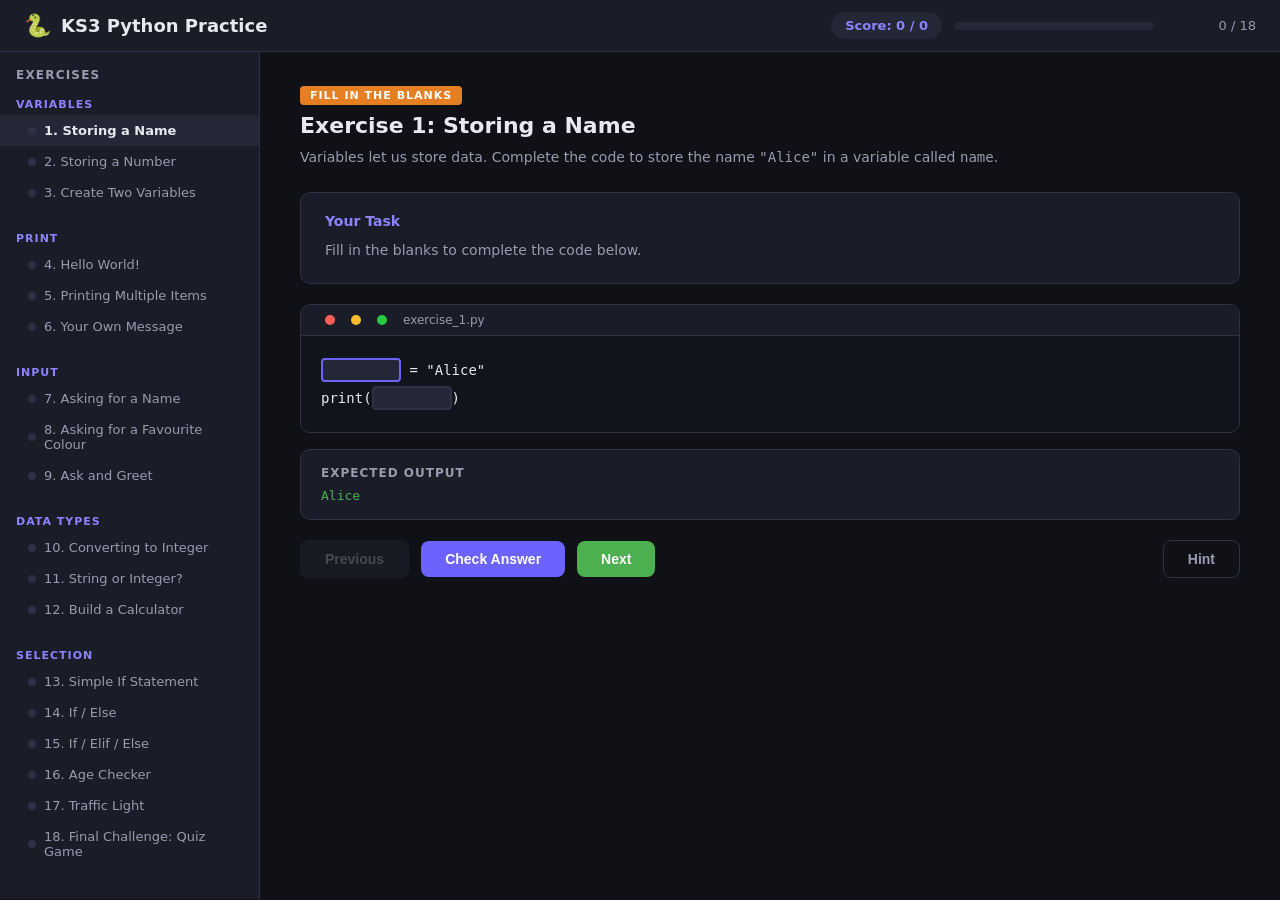
==== python-practice-ks3.html @ 788f1cc7 "Create python-practice-ks3.html" ====
<!DOCTYPE html>
<html lang="en">
<head>
<meta charset="UTF-8">
<meta name="viewport" content="width=device-width, initial-scale=1.0">
<title>KS3 Python Practice Course</title>
<style>
  *, *::before, *::after { box-sizing: border-box; margin: 0; padding: 0; }

  :root {
    --bg: #0f1117;
    --surface: #1a1d27;
    --surface2: #242736;
    --accent: #6c63ff;
    --accent-light: #8b83ff;
    --green: #4caf50;
    --green-bg: #1b3a1b;
    --red: #ef5350;
    --red-bg: #3a1b1b;
    --text: #e8e8f0;
    --text-dim: #9a9ab0;
    --border: #2e3145;
    --code-bg: #12141c;
  }

  body {
    font-family: 'Segoe UI', system-ui, -apple-system, sans-serif;
    background: var(--bg);
    color: var(--text);
    min-height: 100vh;
  }

  /* ---- Top Bar ---- */
  .topbar {
    background: var(--surface);
    border-bottom: 1px solid var(--border);
    padding: 12px 24px;
    display: flex;
    align-items: center;
    justify-content: space-between;
    position: sticky;
    top: 0;
    z-index: 100;
  }
  .topbar h1 {
    font-size: 18px;
    font-weight: 600;
    display: flex;
    align-items: center;
    gap: 10px;
  }
  .topbar h1 span.icon { font-size: 22px; }
  .progress-wrap {
    display: flex;
    align-items: center;
    gap: 12px;
  }
  .progress-bar-outer {
    width: 200px;
    height: 8px;
    background: var(--surface2);
    border-radius: 4px;
    overflow: hidden;
  }
  .progress-bar-inner {
    height: 100%;
    background: linear-gradient(90deg, var(--accent), var(--green));
    border-radius: 4px;
    transition: width 0.4s ease;
    width: 0%;
  }
  .progress-text {
    font-size: 13px;
    color: var(--text-dim);
    min-width: 90px;
    text-align: right;
  }
  .score-badge {
    background: var(--surface2);
    padding: 6px 14px;
    border-radius: 20px;
    font-size: 13px;
    font-weight: 600;
    color: var(--accent-light);
  }

  /* ---- Layout ---- */
  .main-container {
    display: flex;
    height: calc(100vh - 53px);
  }

  /* ---- Sidebar ---- */
  .sidebar {
    width: 260px;
    min-width: 260px;
    background: var(--surface);
    border-right: 1px solid var(--border);
    overflow-y: auto;
    padding: 16px 0;
  }
  .sidebar h2 {
    font-size: 12px;
    text-transform: uppercase;
    letter-spacing: 1.2px;
    color: var(--text-dim);
    padding: 0 16px;
    margin-bottom: 8px;
  }
  .topic-group { margin-bottom: 16px; }
  .topic-label {
    font-size: 11px;
    text-transform: uppercase;
    letter-spacing: 1px;
    color: var(--accent-light);
    padding: 8px 16px 4px;
    font-weight: 700;
  }
  .sidebar-item {
    padding: 8px 16px 8px 28px;
    font-size: 13px;
    cursor: pointer;
    display: flex;
    align-items: center;
    gap: 8px;
    transition: background 0.15s;
    color: var(--text-dim);
  }
  .sidebar-item:hover { background: var(--surface2); }
  .sidebar-item.active {
    background: var(--surface2);
    color: var(--text);
    font-weight: 600;
  }
  .sidebar-item .status-dot {
    width: 8px; height: 8px;
    border-radius: 50%;
    background: var(--border);
    flex-shrink: 0;
  }
  .sidebar-item .status-dot.completed { background: var(--green); }
  .sidebar-item .status-dot.wrong { background: var(--red); }

  /* ---- Content ---- */
  .content {
    flex: 1;
    overflow-y: auto;
    padding: 32px 40px;
    display: flex;
    flex-direction: column;
  }

  .exercise-header {
    margin-bottom: 24px;
  }
  .exercise-header .tag {
    display: inline-block;
    font-size: 11px;
    text-transform: uppercase;
    letter-spacing: 1px;
    background: var(--accent);
    color: #fff;
    padding: 3px 10px;
    border-radius: 4px;
    margin-bottom: 8px;
    font-weight: 600;
  }
  .exercise-header .tag.fill { background: #e67e22; }
  .exercise-header .tag.code { background: var(--accent); }
  .exercise-header h2 {
    font-size: 22px;
    font-weight: 700;
    margin-bottom: 8px;
  }
  .exercise-header p {
    color: var(--text-dim);
    font-size: 14px;
    line-height: 1.6;
  }

  /* ---- Task Box ---- */
  .task-box {
    background: var(--surface);
    border: 1px solid var(--border);
    border-radius: 10px;
    padding: 20px 24px;
    margin-bottom: 20px;
  }
  .task-box h3 {
    font-size: 14px;
    font-weight: 600;
    margin-bottom: 10px;
    color: var(--accent-light);
  }
  .task-box p, .task-box ul {
    font-size: 14px;
    line-height: 1.7;
    color: var(--text-dim);
  }
  .task-box ul { padding-left: 20px; }
  .task-box li { margin-bottom: 4px; }
  .task-box code {
    background: var(--code-bg);
    padding: 2px 6px;
    border-radius: 4px;
    font-family: 'Fira Code', 'Consolas', monospace;
    font-size: 13px;
    color: #e8d44d;
  }

  /* ---- Code Editor Area ---- */
  .editor-area {
    background: var(--code-bg);
    border: 1px solid var(--border);
    border-radius: 10px;
    overflow: hidden;
    margin-bottom: 16px;
  }
  .editor-tab-bar {
    background: var(--surface);
    padding: 8px 16px;
    font-size: 12px;
    color: var(--text-dim);
    border-bottom: 1px solid var(--border);
    display: flex;
    align-items: center;
    gap: 8px;
  }
  .editor-tab-bar .dot { width: 10px; height: 10px; border-radius: 50%; }
  .editor-tab-bar .dot.r { background: #ff5f57; }
  .editor-tab-bar .dot.y { background: #ffbd2e; }
  .editor-tab-bar .dot.g { background: #28c840; }
  .editor-tab-bar span { margin-left: 8px; }

  /* Fill-in-the-blank editor */
  .fill-editor {
    padding: 20px;
    font-family: 'Fira Code', 'Consolas', monospace;
    font-size: 14px;
    line-height: 2;
    color: var(--text);
  }
  .fill-editor .code-line {
    white-space: pre;
    display: block;
  }
  .fill-editor input.blank {
    background: var(--surface2);
    border: 2px solid var(--border);
    border-radius: 4px;
    color: #fff;
    font-family: 'Fira Code', 'Consolas', monospace;
    font-size: 14px;
    padding: 2px 8px;
    width: auto;
    min-width: 80px;
    outline: none;
    transition: border-color 0.2s;
  }
  .fill-editor input.blank:focus {
    border-color: var(--accent);
  }
  .fill-editor input.blank.correct {
    border-color: var(--green);
    background: var(--green-bg);
  }
  .fill-editor input.blank.wrong {
    border-color: var(--red);
    background: var(--red-bg);
  }

  /* Full code editor */
  textarea.code-editor {
    width: 100%;
    min-height: 160px;
    background: var(--code-bg);
    color: var(--text);
    border: none;
    padding: 20px;
    font-family: 'Fira Code', 'Consolas', monospace;
    font-size: 14px;
    line-height: 1.7;
    resize: vertical;
    outline: none;
    tab-size: 4;
  }

  /* ---- Expected Output ---- */
  .expected-output {
    background: var(--surface);
    border: 1px solid var(--border);
    border-radius: 10px;
    padding: 16px 20px;
    margin-bottom: 20px;
  }
  .expected-output h4 {
    font-size: 12px;
    text-transform: uppercase;
    letter-spacing: 1px;
    color: var(--text-dim);
    margin-bottom: 8px;
  }
  .expected-output pre {
    font-family: 'Fira Code', 'Consolas', monospace;
    font-size: 13px;
    color: var(--green);
    white-space: pre-wrap;
  }

  /* ---- Buttons ---- */
  .btn-row {
    display: flex;
    gap: 12px;
    align-items: center;
    flex-wrap: wrap;
  }
  .btn {
    padding: 10px 24px;
    border: none;
    border-radius: 8px;
    font-size: 14px;
    font-weight: 600;
    cursor: pointer;
    transition: all 0.2s;
  }
  .btn-check {
    background: var(--accent);
    color: #fff;
  }
  .btn-check:hover { background: var(--accent-light); }
  .btn-next {
    background: var(--green);
    color: #fff;
  }
  .btn-next:hover { opacity: 0.9; }
  .btn-prev {
    background: var(--surface2);
    color: var(--text-dim);
    border: 1px solid var(--border);
  }
  .btn-prev:hover { background: var(--surface); }
  .btn-hint {
    background: transparent;
    color: var(--text-dim);
    border: 1px solid var(--border);
    margin-left: auto;
  }
  .btn-hint:hover { border-color: var(--accent); color: var(--accent-light); }
  .btn:disabled {
    opacity: 0.4;
    cursor: not-allowed;
  }

  /* ---- Feedback ---- */
  .feedback {
    margin-top: 16px;
    padding: 14px 18px;
    border-radius: 8px;
    font-size: 14px;
    display: none;
  }
  .feedback.success {
    display: block;
    background: var(--green-bg);
    border: 1px solid var(--green);
    color: #81c784;
  }
  .feedback.error {
    display: block;
    background: var(--red-bg);
    border: 1px solid var(--red);
    color: #ef9a9a;
  }
  .feedback.hint {
    display: block;
    background: #1b2a3a;
    border: 1px solid #2196f3;
    color: #90caf9;
  }

  /* ---- Completion Screen ---- */
  .completion-screen {
    display: none;
    flex-direction: column;
    align-items: center;
    justify-content: center;
    text-align: center;
    flex: 1;
    padding: 40px;
  }
  .completion-screen.show { display: flex; }
  .completion-screen .trophy { font-size: 64px; margin-bottom: 20px; }
  .completion-screen h2 { font-size: 28px; margin-bottom: 12px; }
  .completion-screen p { color: var(--text-dim); font-size: 16px; margin-bottom: 8px; }
  .completion-screen .final-score {
    font-size: 48px;
    font-weight: 800;
    color: var(--accent-light);
    margin: 20px 0;
  }
  .btn-restart {
    background: var(--accent);
    color: #fff;
    margin-top: 20px;
  }

  /* ---- Responsive ---- */
  @media (max-width: 800px) {
    .sidebar { display: none; }
    .content { padding: 20px 16px; }
    .progress-bar-outer { width: 120px; }
  }
</style>
</head>
<body>

<!-- Top Bar -->
<div class="topbar">
  <h1><span class="icon">&#128013;</span> KS3 Python Practice</h1>
  <div class="progress-wrap">
    <div class="score-badge" id="scoreBadge">Score: 0 / 0</div>
    <div class="progress-bar-outer"><div class="progress-bar-inner" id="progressBar"></div></div>
    <div class="progress-text" id="progressText">0 / 18</div>
  </div>
</div>

<div class="main-container">
  <!-- Sidebar -->
  <nav class="sidebar" id="sidebar"></nav>

  <!-- Main Content -->
  <main class="content" id="mainContent">
    <!-- Exercise content rendered by JS -->
  </main>
</div>

<script>
// ===================== EXERCISE DATA =====================
const exercises = [
  // ---- TOPIC 1: VARIABLES ----
  {
    id: 1, topic: "Variables", type: "fill",
    title: "Storing a Name",
    description: "Variables let us store data. Complete the code to store the name <code>\"Alice\"</code> in a variable called <code>name</code>.",
    lines: [
      { before: '', blank: 'name', after: ' = "Alice"' },
      { before: 'print(', blank: 'name', after: ')' }
    ],
    hint: "A variable is created by writing its name, then = , then the value.",
    expectedOutput: "Alice"
  },
  {
    id: 2, topic: "Variables", type: "fill",
    title: "Storing a Number",
    description: "Store the number <code>25</code> in a variable called <code>age</code>, then print it.",
    lines: [
      { before: 'age = ', blank: '25', after: '' },
      { before: '', blank: 'print', after: '(age)' }
    ],
    hint: "Numbers don't need quotes around them. Use print() to display values.",
    expectedOutput: "25"
  },
  {
    id: 3, topic: "Variables", type: "code",
    title: "Create Two Variables",
    description: "Create a variable <code>subject</code> with the value <code>\"Computing\"</code> and a variable <code>room</code> with the value <code>12</code>. Print both on separate lines.",
    starterCode: '# Create your variables below\n\n\n# Print them\n',
    checks: [
      { type: "contains", value: 'subject', msg: "You need a variable called subject" },
      { type: "contains", value: '"Computing"', msg: "subject should store \"Computing\"" },
      { type: "contains", value: 'room', msg: "You need a variable called room" },
      { type: "contains", value: '12', msg: "room should store 12" },
      { type: "contains", value: 'print', msg: "Use print() to display the values" }
    ],
    hint: "Remember: text values need quotes, numbers don't. Use print(variable_name).",
    expectedOutput: "Computing\n12"
  },

  // ---- TOPIC 2: PRINT ----
  {
    id: 4, topic: "Print", type: "fill",
    title: "Hello World!",
    description: "The <code>print()</code> function displays text on screen. Complete the classic first program!",
    lines: [
      { before: '', blank: 'print', after: '("Hello World!")' }
    ],
    hint: "The function that displays output is called print.",
    expectedOutput: "Hello World!"
  },
  {
    id: 5, topic: "Print", type: "fill",
    title: "Printing Multiple Items",
    description: "You can print text and variables together using commas. Fill in the blanks.",
    lines: [
      { before: 'name = "Bob"', blank: '', after: '' },
      { before: 'print("Hello,", ', blank: 'name', after: ')' }
    ],
    hint: "Put the variable name (without quotes) after the comma inside print().",
    expectedOutput: "Hello, Bob"
  },
  {
    id: 6, topic: "Print", type: "code",
    title: "Your Own Message",
    description: "Write code that prints <code>I am learning Python</code> on the first line and <code>It is fun!</code> on the second line. Use two print statements.",
    starterCode: '# Write your two print statements below\n',
    checks: [
      { type: "output_match", value: 'I am learning Python\nIt is fun!' }
    ],
    hint: "Use two separate print() calls, each with the text in quotes.",
    expectedOutput: "I am learning Python\nIt is fun!"
  },

  // ---- TOPIC 3: INPUT ----
  {
    id: 7, topic: "Input", type: "fill",
    title: "Asking for a Name",
    description: "<code>input()</code> asks the user to type something. Complete the code to ask for the user's name and store it.",
    lines: [
      { before: 'name = ', blank: 'input', after: '("What is your name? ")' },
      { before: 'print("Hello,", ', blank: 'name', after: ')' }
    ],
    hint: "The function that reads user input is called input.",
    expectedOutput: "What is your name? \nHello, [user's name]"
  },
  {
    id: 8, topic: "Input", type: "fill",
    title: "Asking for a Favourite Colour",
    description: "Complete the code so it asks for a colour and prints a message.",
    lines: [
      { before: '', blank: 'colour', after: ' = input("What is your favourite colour? ")' },
      { before: 'print("Nice!", ', blank: 'colour', after: ', "is a great colour!")' }
    ],
    hint: "Store the result of input() in a variable called colour.",
    expectedOutput: "What is your favourite colour? \nNice! [colour] is a great colour!"
  },
  {
    id: 9, topic: "Input", type: "code",
    title: "Ask and Greet",
    description: "Write a program that asks <code>\"What is your hobby? \"</code> and stores the answer in a variable called <code>hobby</code>. Then prints <code>\"Cool! You like\"</code> followed by the hobby.",
    starterCode: '# Ask for the hobby and print the message\n',
    checks: [
      { type: "contains", value: 'input', msg: "Use input() to ask the user" },
      { type: "contains", value: 'hobby', msg: "Store the answer in a variable called hobby" },
      { type: "contains", value: '"What is your hobby? "', msg: 'The prompt should be exactly "What is your hobby? "' },
      { type: "contains", value: 'print', msg: "Use print() to display the output" }
    ],
    hint: 'Use: hobby = input("What is your hobby? ") then print("Cool! You like", hobby)',
    expectedOutput: 'What is your hobby? \nCool! You like [hobby]'
  },

  // ---- TOPIC 4: DATA TYPES (int, str, float) ----
  {
    id: 10, topic: "Data Types", type: "fill",
    title: "Converting to Integer",
    description: "<code>input()</code> always gives us a <strong>string</strong>. To do maths, we need to convert it to an <strong>integer</strong> using <code>int()</code>.",
    lines: [
      { before: 'age_text = input("Enter your age: ")', blank: '', after: '' },
      { before: 'age = ', blank: 'int', after: '(age_text)' },
      { before: 'print("Next year you will be", age ', blank: '+', after: ' 1)' }
    ],
    hint: "int() converts a string to a whole number. Use + to add numbers.",
    expectedOutput: "Enter your age: \nNext year you will be [age+1]"
  },
  {
    id: 11, topic: "Data Types", type: "fill",
    title: "String or Integer?",
    description: "Fix this code! The number needs to be converted so the addition works properly.",
    lines: [
      { before: 'num1 = ', blank: 'int', after: '(input("Enter a number: "))' },
      { before: 'result = num1 + 10', blank: '', after: '' },
      { before: 'print("Result:", ', blank: 'result', after: ')' }
    ],
    hint: "Wrap input() inside int() to convert the text into a number immediately.",
    expectedOutput: "Enter a number: \nResult: [num + 10]"
  },
  {
    id: 12, topic: "Data Types", type: "code",
    title: "Build a Calculator",
    description: "Ask the user for two numbers (<code>\"Enter number 1: \"</code> and <code>\"Enter number 2: \"</code>). Convert both to integers, add them together, and print the result with the message <code>\"The total is\"</code>.",
    starterCode: '# Ask for two numbers, convert, add, and print\n',
    checks: [
      { type: "contains", value: 'input', msg: "Use input() to ask for numbers" },
      { type: "contains", value: 'int', msg: "Convert the inputs to integers using int()" },
      { type: "contains", value: '+', msg: "Add the two numbers together using +" },
      { type: "contains", value: 'print', msg: "Print the result" },
      { type: "contains", value: 'The total is', msg: 'Include the message "The total is"' }
    ],
    hint: 'Pattern: num1 = int(input("Enter number 1: "))',
    expectedOutput: 'Enter number 1: \nEnter number 2: \nThe total is [sum]'
  },

  // ---- TOPIC 5: SELECTION (if / elif / else) ----
  {
    id: 13, topic: "Selection", type: "fill",
    title: "Simple If Statement",
    description: "An <code>if</code> statement checks a condition. If it's <strong>True</strong>, the indented code runs.",
    lines: [
      { before: 'temperature = 35', blank: '', after: '' },
      { before: '', blank: 'if', after: ' temperature > 30:' },
      { before: '    print("', blank: "It's hot!", after: '")' }
    ],
    hint: "The keyword that starts a condition check is if. Don't forget the colon at the end!",
    expectedOutput: "It's hot!"
  },
  {
    id: 14, topic: "Selection", type: "fill",
    title: "If / Else",
    description: "Use <code>else</code> to run different code when the condition is <strong>False</strong>.",
    lines: [
      { before: 'score = 40', blank: '', after: '' },
      { before: 'if score >= 50:', blank: '', after: '' },
      { before: '    print("Pass!")', blank: '', after: '' },
      { before: '', blank: 'else', after: ':' },
      { before: '    print("', blank: 'Try again', after: '")' }
    ],
    hint: "else catches everything that didn't match the if condition. It also needs a colon.",
    expectedOutput: "Try again"
  },
  {
    id: 15, topic: "Selection", type: "fill",
    title: "If / Elif / Else",
    description: "Use <code>elif</code> (else if) to check multiple conditions.",
    lines: [
      { before: 'grade = 75', blank: '', after: '' },
      { before: 'if grade >= 90:', blank: '', after: '' },
      { before: '    print("A")', blank: '', after: '' },
      { before: '', blank: 'elif', after: ' grade >= 70:' },
      { before: '    print("B")', blank: '', after: '' },
      { before: 'else:', blank: '', after: '' },
      { before: '    print("', blank: 'C', after: '")' }
    ],
    hint: "elif is short for 'else if'. It checks another condition if the previous one was False.",
    expectedOutput: "B"
  },
  {
    id: 16, topic: "Selection", type: "code",
    title: "Age Checker",
    description: "Ask the user <code>\"Enter your age: \"</code>, convert to an integer. If they are 18 or over, print <code>\"You are an adult\"</code>. Otherwise, print <code>\"You are a minor\"</code>.",
    starterCode: '# Ask for age and check if adult or minor\n',
    checks: [
      { type: "contains", value: 'input', msg: "Use input() to ask for the age" },
      { type: "contains", value: 'int', msg: "Convert the input to an integer" },
      { type: "contains", value: 'if', msg: "Use an if statement to check the age" },
      { type: "contains", value: '18', msg: "Check against the age 18" },
      { type: "contains", value: 'else', msg: "Use else for the other case" },
      { type: "contains", value: 'You are an adult', msg: 'Print "You are an adult"' },
      { type: "contains", value: 'You are a minor', msg: 'Print "You are a minor"' }
    ],
    hint: "Pattern: age = int(input(...)) then if age >= 18: ... else: ...",
    expectedOutput: 'Enter your age: \nYou are an adult / You are a minor'
  },
  {
    id: 17, topic: "Selection", type: "code",
    title: "Traffic Light",
    description: "Ask the user <code>\"What colour is the light? \"</code>. If they type <code>\"red\"</code>, print <code>\"Stop\"</code>. If <code>\"amber\"</code>, print <code>\"Get ready\"</code>. If <code>\"green\"</code>, print <code>\"Go\"</code>. Otherwise print <code>\"Invalid colour\"</code>.",
    starterCode: '# Traffic light program\n',
    checks: [
      { type: "contains", value: 'input', msg: "Use input() to ask for the colour" },
      { type: "contains", value: 'if', msg: "Use if to check the first colour" },
      { type: "contains", value: 'elif', msg: "Use elif to check additional colours" },
      { type: "contains", value: 'else', msg: "Use else for invalid input" },
      { type: "contains", value: '"red"', msg: 'Check for "red"' },
      { type: "contains", value: '"amber"', msg: 'Check for "amber"' },
      { type: "contains", value: '"green"', msg: 'Check for "green"' },
      { type: "contains", value: 'Stop', msg: 'Print "Stop" for red' },
      { type: "contains", value: 'Go', msg: 'Print "Go" for green' }
    ],
    hint: 'Use if/elif/elif/else. Compare with == e.g. if colour == "red":',
    expectedOutput: 'What colour is the light? \nStop / Get ready / Go / Invalid colour'
  },
  {
    id: 18, topic: "Selection", type: "code",
    title: "Final Challenge: Quiz Game",
    description: "Create a mini quiz! Ask <code>\"What is the capital of France? \"</code>. If the answer is <code>\"Paris\"</code>, print <code>\"Correct!\"</code>. Otherwise, print <code>\"Wrong! The answer is Paris\"</code>.",
    starterCode: '# Build your quiz question\n',
    checks: [
      { type: "contains", value: 'input', msg: "Use input() to ask the question" },
      { type: "contains", value: 'if', msg: "Use an if statement to check the answer" },
      { type: "contains", value: '"Paris"', msg: 'Check if the answer is "Paris"' },
      { type: "contains", value: 'Correct', msg: 'Print "Correct!" for the right answer' },
      { type: "contains", value: 'else', msg: "Use else for wrong answers" },
      { type: "contains", value: 'Wrong', msg: 'Print a message for wrong answers' }
    ],
    hint: 'answer = input("What is the capital of France? ") then use if answer == "Paris":',
    expectedOutput: 'What is the capital of France? \nCorrect! / Wrong! The answer is Paris'
  }
];

// ===================== STATE =====================
let currentIndex = 0;
let completed = {};  // { exerciseId: true/false }
let attempts = {};   // { exerciseId: number }

// ===================== RENDER SIDEBAR =====================
function renderSidebar() {
  const sb = document.getElementById('sidebar');
  let html = '<h2>Exercises</h2>';
  let currentTopic = '';

  exercises.forEach((ex, i) => {
    if (ex.topic !== currentTopic) {
      currentTopic = ex.topic;
      html += `<div class="topic-group"><div class="topic-label">${currentTopic}</div>`;
    }
    const statusClass = completed[ex.id] === true ? 'completed' : completed[ex.id] === false ? 'wrong' : '';
    const activeClass = i === currentIndex ? 'active' : '';
    html += `<div class="sidebar-item ${activeClass}" onclick="goTo(${i})">
      <span class="status-dot ${statusClass}"></span>
      ${ex.id}. ${ex.title}
    </div>`;
    // close topic group at end or topic change
    if (i === exercises.length - 1 || exercises[i + 1].topic !== currentTopic) {
      html += '</div>';
    }
  });

  sb.innerHTML = html;
}

// ===================== RENDER EXERCISE =====================
function renderExercise() {
  const ex = exercises[currentIndex];
  const main = document.getElementById('mainContent');

  const typeTag = ex.type === 'fill' ? '<span class="tag fill">Fill in the Blanks</span>' : '<span class="tag code">Write Code</span>';

  let editorHTML = '';
  if (ex.type === 'fill') {
    let linesHTML = '';
    ex.lines.forEach((line, li) => {
      if (line.blank === '') {
        // Non-editable line
        linesHTML += `<span class="code-line">${escapeHTML(line.before)}${escapeHTML(line.after)}</span>`;
      } else {
        const w = Math.max(line.blank.length * 10 + 20, 80);
        linesHTML += `<span class="code-line">${escapeHTML(line.before)}<input class="blank" data-line="${li}" data-answer="${escapeAttr(line.blank)}" style="width:${w}px" spellcheck="false" autocomplete="off">${escapeHTML(line.after)}</span>`;
      }
    });
    editorHTML = `<div class="fill-editor">${linesHTML}</div>`;
  } else {
    editorHTML = `<textarea class="code-editor" id="codeEditor" spellcheck="false">${escapeHTML(ex.starterCode || '')}</textarea>`;
  }

  let expectedHTML = '';
  if (ex.expectedOutput) {
    expectedHTML = `<div class="expected-output">
      <h4>Expected Output</h4>
      <pre>${escapeHTML(ex.expectedOutput)}</pre>
    </div>`;
  }

  main.innerHTML = `
    <div class="exercise-content">
      <div class="exercise-header">
        ${typeTag}
        <h2>Exercise ${ex.id}: ${ex.title}</h2>
        <p>${ex.description}</p>
      </div>

      <div class="task-box">
        <h3>Your Task</h3>
        <p>${ex.type === 'fill' ? 'Fill in the blanks to complete the code below.' : 'Write the complete code in the editor below.'}</p>
      </div>

      <div class="editor-area">
        <div class="editor-tab-bar">
          <span class="dot r"></span><span class="dot y"></span><span class="dot g"></span>
          <span>exercise_${ex.id}.py</span>
        </div>
        ${editorHTML}
      </div>

      ${expectedHTML}

      <div class="btn-row">
        <button class="btn btn-prev" onclick="prev()" ${currentIndex === 0 ? 'disabled' : ''}>Previous</button>
        <button class="btn btn-check" onclick="checkAnswer()">Check Answer</button>
        <button class="btn btn-next" onclick="next()" id="nextBtn">${currentIndex === exercises.length - 1 ? 'Finish' : 'Next'}</button>
        <button class="btn btn-hint" onclick="showHint()">Hint</button>
      </div>

      <div class="feedback" id="feedback"></div>
    </div>
  `;

  // Focus first blank or editor
  requestAnimationFrame(() => {
    const firstBlank = main.querySelector('input.blank');
    const editor = document.getElementById('codeEditor');
    if (firstBlank) firstBlank.focus();
    else if (editor) editor.focus();
  });

  renderSidebar();
  updateProgress();
}

// ===================== CHECK ANSWER =====================
function checkAnswer() {
  const ex = exercises[currentIndex];
  const fb = document.getElementById('feedback');

  if (ex.type === 'fill') {
    const blanks = document.querySelectorAll('input.blank');
    let allCorrect = true;
    blanks.forEach(b => {
      const answer = b.dataset.answer.trim().toLowerCase();
      const userVal = b.value.trim().toLowerCase();
      if (userVal === answer) {
        b.classList.remove('wrong');
        b.classList.add('correct');
      } else {
        b.classList.remove('correct');
        b.classList.add('wrong');
        allCorrect = false;
      }
    });

    if (allCorrect) {
      completed[ex.id] = true;
      fb.className = 'feedback success';
      fb.textContent = 'Correct! Well done!';
    } else {
      completed[ex.id] = false;
      fb.className = 'feedback error';
      fb.textContent = 'Not quite right. Check the highlighted blanks and try again.';
    }
  } else {
    // Code type
    const editor = document.getElementById('codeEditor');
    const code = editor.value;

    if (code.trim() === '' || code.trim() === (ex.starterCode || '').trim()) {
      fb.className = 'feedback error';
      fb.textContent = 'Write your code first, then check!';
      return;
    }

    // Check for output_match type
    const outputCheck = ex.checks.find(c => c.type === 'output_match');
    if (outputCheck) {
      // For output match, check that the print statements contain the right text
      const prints = extractPrintContents(code);
      const expectedLines = outputCheck.value.split('\n');
      let matched = true;
      for (const line of expectedLines) {
        const found = prints.some(p => p.toLowerCase().includes(line.toLowerCase()));
        if (!found) { matched = false; break; }
      }
      if (matched) {
        completed[ex.id] = true;
        fb.className = 'feedback success';
        fb.textContent = 'Correct! Your code looks great!';
      } else {
        completed[ex.id] = false;
        fb.className = 'feedback error';
        fb.textContent = `Check your print statements. Expected output:\n${outputCheck.value}`;
      }
      renderSidebar();
      updateProgress();
      return;
    }

    // Contains checks
    let allPass = true;
    let failMsg = '';
    for (const check of ex.checks) {
      if (check.type === 'contains') {
        if (!code.includes(check.value)) {
          allPass = false;
          failMsg = check.msg;
          break;
        }
      }
    }

    if (allPass) {
      completed[ex.id] = true;
      fb.className = 'feedback success';
      fb.textContent = 'Correct! Well done!';
    } else {
      completed[ex.id] = false;
      fb.className = 'feedback error';
      fb.textContent = failMsg || 'Not quite right. Check the requirements and try again.';
    }
  }

  renderSidebar();
  updateProgress();
}

function extractPrintContents(code) {
  const matches = [];
  const regex = /print\s*\(\s*["']([^"']*)["']\s*\)/g;
  let m;
  while ((m = regex.exec(code)) !== null) {
    matches.push(m[1]);
  }
  return matches;
}

// ===================== HINT =====================
function showHint() {
  const ex = exercises[currentIndex];
  const fb = document.getElementById('feedback');
  fb.className = 'feedback hint';
  fb.textContent = ex.hint;
}

// ===================== NAVIGATION =====================
function goTo(index) {
  currentIndex = index;
  renderExercise();
}

function next() {
  if (currentIndex < exercises.length - 1) {
    currentIndex++;
    renderExercise();
  } else {
    showCompletion();
  }
}

function prev() {
  if (currentIndex > 0) {
    currentIndex--;
    renderExercise();
  }
}

// ===================== PROGRESS =====================
function updateProgress() {
  const total = exercises.length;
  const done = Object.values(completed).filter(v => v === true).length;
  const pct = Math.round((done / total) * 100);

  document.getElementById('progressBar').style.width = pct + '%';
  document.getElementById('progressText').textContent = `${done} / ${total}`;

  const totalAttempted = Object.keys(completed).length;
  document.getElementById('scoreBadge').textContent = `Score: ${done} / ${totalAttempted || 0}`;
}

// ===================== COMPLETION SCREEN =====================
function showCompletion() {
  const total = exercises.length;
  const done = Object.values(completed).filter(v => v === true).length;
  const pct = Math.round((done / total) * 100);

  const main = document.getElementById('mainContent');
  main.innerHTML = `
    <div class="completion-screen show">
      <div class="trophy">&#127942;</div>
      <h2>Course Complete!</h2>
      <p>You've finished all ${total} exercises.</p>
      <div class="final-score">${done} / ${total}</div>
      <p>${pct >= 80 ? "Excellent work! You're ready for the test." : pct >= 50 ? "Good effort! Review the topics you missed." : "Keep practising! Try the exercises you missed again."}</p>
      <button class="btn btn-restart" onclick="restart()">Restart Course</button>
    </div>
  `;
}

function restart() {
  currentIndex = 0;
  completed = {};
  attempts = {};
  renderExercise();
}

// ===================== UTILS =====================
function escapeHTML(str) {
  const div = document.createElement('div');
  div.textContent = str;
  return div.innerHTML;
}
function escapeAttr(str) {
  return str.replace(/"/g, '&quot;').replace(/'/g, '&#39;');
}

// ===================== INIT =====================
renderExercise();
</script>

</body>
</html>
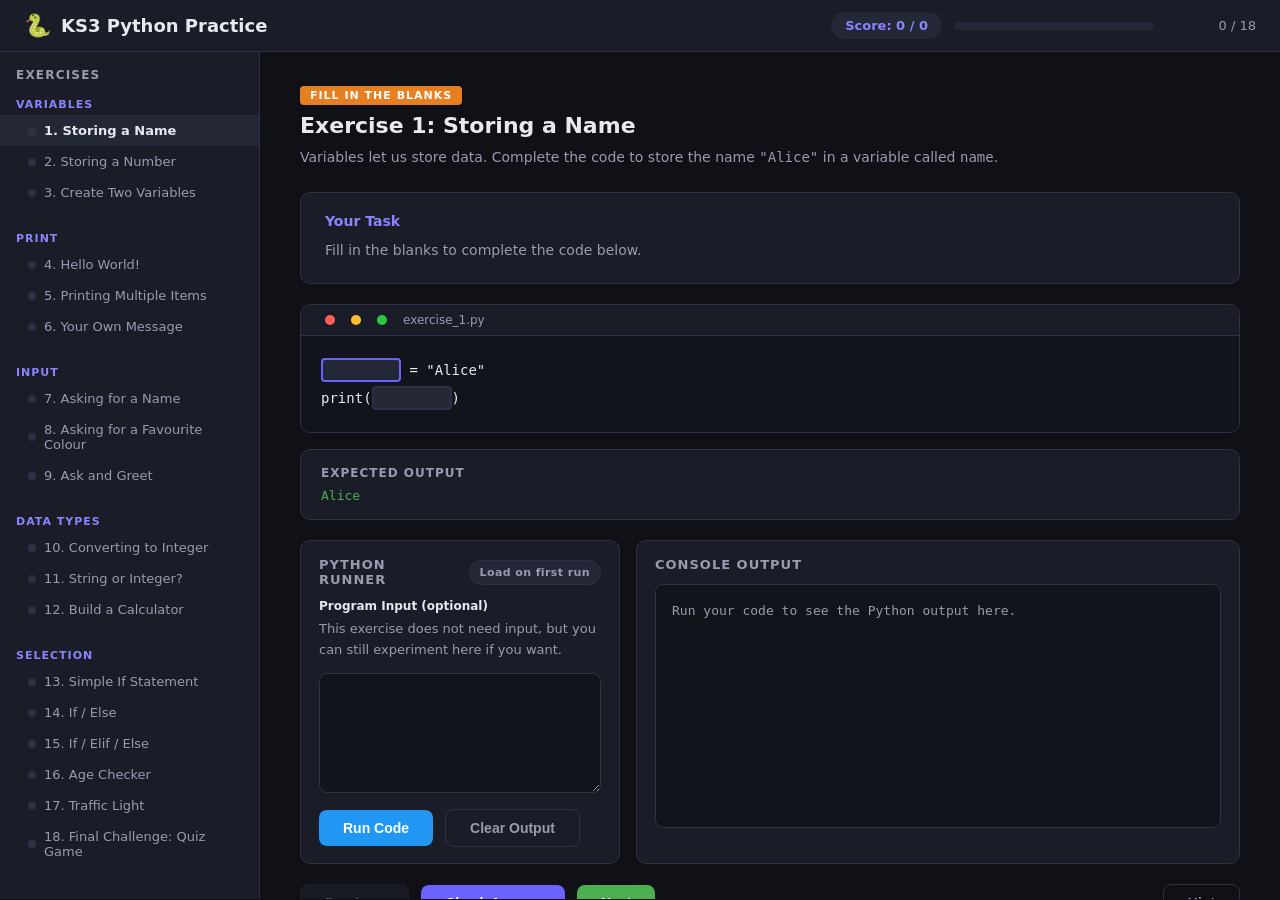
==== commit 5eb4574f: "Update python-practice-ks3.html" ====
--- a/python-practice-ks3.html
+++ b/python-practice-ks3.html
@@ -284,6 +284,112 @@
     outline: none;
     tab-size: 4;
   }
+  textarea.stdin-editor {
+    width: 100%;
+    min-height: 120px;
+    background: var(--code-bg);
+    color: var(--text);
+    border: 1px solid var(--border);
+    border-radius: 8px;
+    padding: 14px 16px;
+    font-family: 'Fira Code', 'Consolas', monospace;
+    font-size: 13px;
+    line-height: 1.6;
+    resize: vertical;
+    outline: none;
+  }
+  textarea.stdin-editor:focus {
+    border-color: var(--accent);
+  }
+
+  /* ---- Python Runner ---- */
+  .runner-grid {
+    display: grid;
+    grid-template-columns: minmax(260px, 320px) minmax(0, 1fr);
+    gap: 16px;
+    margin-bottom: 20px;
+  }
+  .runner-panel {
+    background: var(--surface);
+    border: 1px solid var(--border);
+    border-radius: 10px;
+    padding: 16px 18px;
+  }
+  .runner-header {
+    display: flex;
+    justify-content: space-between;
+    align-items: center;
+    gap: 12px;
+    margin-bottom: 12px;
+  }
+  .runner-header h4 {
+    font-size: 13px;
+    text-transform: uppercase;
+    letter-spacing: 1px;
+    color: var(--text-dim);
+  }
+  .runtime-status {
+    padding: 5px 10px;
+    border-radius: 999px;
+    font-size: 11px;
+    font-weight: 700;
+    letter-spacing: 0.4px;
+    border: 1px solid var(--border);
+    color: var(--text-dim);
+    background: var(--surface2);
+    white-space: nowrap;
+  }
+  .runtime-status.idle {
+    color: var(--text-dim);
+  }
+  .runtime-status.loading,
+  .runtime-status.running {
+    color: #90caf9;
+    border-color: #2196f3;
+    background: #15283d;
+  }
+  .runtime-status.ready {
+    color: #81c784;
+    border-color: var(--green);
+    background: var(--green-bg);
+  }
+  .runtime-status.error {
+    color: #ef9a9a;
+    border-color: var(--red);
+    background: var(--red-bg);
+  }
+  .runner-label {
+    display: block;
+    font-size: 12px;
+    font-weight: 600;
+    color: var(--text);
+    margin-bottom: 6px;
+  }
+  .runner-help {
+    font-size: 13px;
+    line-height: 1.6;
+    color: var(--text-dim);
+    margin-bottom: 12px;
+  }
+  .runner-buttons {
+    margin-top: 12px;
+  }
+  .runner-console {
+    min-height: 244px;
+    background: var(--code-bg);
+    border: 1px solid var(--border);
+    border-radius: 8px;
+    padding: 16px;
+    font-family: 'Fira Code', 'Consolas', monospace;
+    font-size: 13px;
+    line-height: 1.6;
+    color: var(--text);
+    white-space: pre-wrap;
+    overflow: auto;
+  }
+  .runner-console.placeholder {
+    color: var(--text-dim);
+  }
 
   /* ---- Expected Output ---- */
   .expected-output {
@@ -328,6 +434,11 @@
     color: #fff;
   }
   .btn-check:hover { background: var(--accent-light); }
+  .btn-run {
+    background: #2196f3;
+    color: #fff;
+  }
+  .btn-run:hover { filter: brightness(1.07); }
   .btn-next {
     background: var(--green);
     color: #fff;
@@ -346,6 +457,12 @@
     margin-left: auto;
   }
   .btn-hint:hover { border-color: var(--accent); color: var(--accent-light); }
+  .btn-clear {
+    background: transparent;
+    color: var(--text-dim);
+    border: 1px solid var(--border);
+  }
+  .btn-clear:hover { border-color: var(--accent); color: var(--text); }
   .btn:disabled {
     opacity: 0.4;
     cursor: not-allowed;
@@ -358,6 +475,7 @@
     border-radius: 8px;
     font-size: 14px;
     display: none;
+    white-space: pre-wrap;
   }
   .feedback.success {
     display: block;
@@ -409,6 +527,11 @@
     .sidebar { display: none; }
     .content { padding: 20px 16px; }
     .progress-bar-outer { width: 120px; }
+  }
+  @media (max-width: 980px) {
+    .runner-grid {
+      grid-template-columns: 1fr;
+    }
   }
 </style>
 </head>
@@ -686,10 +809,84 @@
   }
 ];
 
+const runtimeCasesById = {
+  1: [{ inputs: [], expected: 'Alice' }],
+  2: [{ inputs: [], expected: '25' }],
+  3: [{ inputs: [], expected: 'Computing\n12' }],
+  4: [{ inputs: [], expected: 'Hello World!' }],
+  5: [{ inputs: [], expected: 'Hello, Bob' }],
+  6: [{ inputs: [], expected: 'I am learning Python\nIt is fun!' }],
+  7: [{ inputs: ['Maya'], expected: 'What is your name? Maya\nHello, Maya' }],
+  8: [{ inputs: ['blue'], expected: 'What is your favourite colour? blue\nNice! blue is a great colour!' }],
+  9: [{ inputs: ['drawing'], expected: 'What is your hobby? drawing\nCool! You like drawing' }],
+  10: [{ inputs: ['13'], expected: 'Enter your age: 13\nNext year you will be 14' }],
+  11: [{ inputs: ['7'], expected: 'Enter a number: 7\nResult: 17' }],
+  12: [
+    { inputs: ['3', '4'], expected: 'Enter number 1: 3\nEnter number 2: 4\nThe total is 7' },
+    { inputs: ['10', '0'], expected: 'Enter number 1: 10\nEnter number 2: 0\nThe total is 10' }
+  ],
+  13: [{ inputs: [], expected: "It's hot!" }],
+  14: [{ inputs: [], expected: 'Try again' }],
+  15: [{ inputs: [], expected: 'B' }],
+  16: [
+    { inputs: ['18'], expected: 'Enter your age: 18\nYou are an adult' },
+    { inputs: ['17'], expected: 'Enter your age: 17\nYou are a minor' }
+  ],
+  17: [
+    { inputs: ['red'], expected: 'What colour is the light? red\nStop' },
+    { inputs: ['amber'], expected: 'What colour is the light? amber\nGet ready' },
+    { inputs: ['green'], expected: 'What colour is the light? green\nGo' },
+    { inputs: ['blue'], expected: 'What colour is the light? blue\nInvalid colour' }
+  ],
+  18: [
+    { inputs: ['Paris'], expected: 'What is the capital of France? Paris\nCorrect!' },
+    { inputs: ['Rome'], expected: 'What is the capital of France? Rome\nWrong! The answer is Paris' }
+  ]
+};
+
+exercises.forEach(ex => {
+  ex.runCases = runtimeCasesById[ex.id] || [];
+});
+
 // ===================== STATE =====================
 let currentIndex = 0;
 let completed = {};  // { exerciseId: true/false }
 let attempts = {};   // { exerciseId: number }
+let work = {};       // { exerciseId: { code, blanks, stdin, console } }
+let pyodidePromise = null;
+let pyodideReady = false;
+let pyodideLoading = false;
+let pyodideError = '';
+let runnerBusy = false;
+let activeRuntimeSession = null;
+
+const PYODIDE_BASE_URL = 'https://cdn.jsdelivr.net/pyodide/v0.22.0/full/';
+const PYTHON_RUNNER_WRAPPER = String.raw`
+import builtins
+import js
+import sys
+import traceback
+
+def __browser_input(prompt=""):
+    return js.pyInput(str(prompt))
+
+class __BrowserWriter:
+    def write(self, data):
+        if data is not None and data != "":
+            js.pyWrite(str(data))
+    def flush(self):
+        pass
+
+builtins.input = __browser_input
+sys.stdout = __BrowserWriter()
+sys.stderr = __BrowserWriter()
+
+try:
+    exec(js.__studentCode, {"__name__": "__main__"})
+except Exception:
+    js.pyMarkError()
+    traceback.print_exc()
+`;
 
 // ===================== RENDER SIDEBAR =====================
 function renderSidebar() {
@@ -720,6 +917,7 @@
 // ===================== RENDER EXERCISE =====================
 function renderExercise() {
   const ex = exercises[currentIndex];
+  const state = getWorkState(ex);
   const main = document.getElementById('mainContent');
 
   const typeTag = ex.type === 'fill' ? '<span class="tag fill">Fill in the Blanks</span>' : '<span class="tag code">Write Code</span>';
@@ -733,12 +931,13 @@
         linesHTML += `<span class="code-line">${escapeHTML(line.before)}${escapeHTML(line.after)}</span>`;
       } else {
         const w = Math.max(line.blank.length * 10 + 20, 80);
-        linesHTML += `<span class="code-line">${escapeHTML(line.before)}<input class="blank" data-line="${li}" data-answer="${escapeAttr(line.blank)}" style="width:${w}px" spellcheck="false" autocomplete="off">${escapeHTML(line.after)}</span>`;
+        const savedValue = state.blanks[li] || '';
+        linesHTML += `<span class="code-line">${escapeHTML(line.before)}<input class="blank" data-line="${li}" data-answer="${escapeAttr(line.blank)}" style="width:${w}px" value="${escapeAttr(savedValue)}" spellcheck="false" autocomplete="off" oninput="saveBlank(${ex.id}, ${li}, this.value)">${escapeHTML(line.after)}</span>`;
       }
     });
     editorHTML = `<div class="fill-editor">${linesHTML}</div>`;
   } else {
-    editorHTML = `<textarea class="code-editor" id="codeEditor" spellcheck="false">${escapeHTML(ex.starterCode || '')}</textarea>`;
+    editorHTML = `<textarea class="code-editor" id="codeEditor" spellcheck="false" oninput="saveCode(${ex.id}, this.value)" onkeydown="handleEditorKeydown(event)">${escapeHTML(state.code)}</textarea>`;
   }
 
   let expectedHTML = '';
@@ -748,6 +947,38 @@
       <pre>${escapeHTML(ex.expectedOutput)}</pre>
     </div>`;
   }
+
+  const defaultRunCase = ex.runCases[0];
+  const inputLabel = defaultRunCase && defaultRunCase.inputs.length ? 'Program Input' : 'Program Input (optional)';
+  const inputHelp = defaultRunCase && defaultRunCase.inputs.length
+    ? 'Suggested input is prefilled below. Use one line per input() call, just like pressing Enter in IDLE.'
+    : 'This exercise does not need input, but you can still experiment here if you want.';
+  const consoleText = state.console || 'Run your code to see the Python output here.';
+  const runtimeState = getRuntimeState();
+  const runnerHTML = `
+    <div class="runner-grid">
+      <section class="runner-panel">
+        <div class="runner-header">
+          <h4>Python Runner</h4>
+          <span class="runtime-status ${runtimeState.className}" id="runtimeStatus">${runtimeState.label}</span>
+        </div>
+        <label class="runner-label" for="stdinEditor">${inputLabel}</label>
+        <p class="runner-help">${inputHelp}</p>
+        <textarea class="stdin-editor" id="stdinEditor" spellcheck="false" oninput="saveStdin(${ex.id}, this.value)" onkeydown="handleRunnerKeydown(event)">${escapeHTML(state.stdin)}</textarea>
+        <div class="btn-row runner-buttons">
+          <button class="btn btn-run" id="runBtn" onclick="runCurrentCode()">Run Code</button>
+          <button class="btn btn-clear" onclick="clearConsole()">Clear Output</button>
+        </div>
+      </section>
+
+      <section class="runner-panel">
+        <div class="runner-header">
+          <h4>Console Output</h4>
+        </div>
+        <pre class="runner-console${state.console ? '' : ' placeholder'}" id="runnerConsole">${escapeHTML(consoleText)}</pre>
+      </section>
+    </div>
+  `;
 
   main.innerHTML = `
     <div class="exercise-content">
@@ -771,6 +1002,7 @@
       </div>
 
       ${expectedHTML}
+      ${runnerHTML}
 
       <div class="btn-row">
         <button class="btn btn-prev" onclick="prev()" ${currentIndex === 0 ? 'disabled' : ''}>Previous</button>
@@ -793,10 +1025,11 @@
 
   renderSidebar();
   updateProgress();
+  syncRuntimeControls();
 }
 
 // ===================== CHECK ANSWER =====================
-function checkAnswer() {
+async function checkAnswer() {
   const ex = exercises[currentIndex];
   const fb = document.getElementById('feedback');
 
@@ -836,67 +1069,425 @@
       return;
     }
 
-    // Check for output_match type
-    const outputCheck = ex.checks.find(c => c.type === 'output_match');
-    if (outputCheck) {
-      // For output match, check that the print statements contain the right text
-      const prints = extractPrintContents(code);
-      const expectedLines = outputCheck.value.split('\n');
-      let matched = true;
-      for (const line of expectedLines) {
-        const found = prints.some(p => p.toLowerCase().includes(line.toLowerCase()));
-        if (!found) { matched = false; break; }
-      }
-      if (matched) {
-        completed[ex.id] = true;
-        fb.className = 'feedback success';
-        fb.textContent = 'Correct! Your code looks great!';
-      } else {
+    const containsFailure = findContainsFailure(ex, code);
+    if (containsFailure) {
+      completed[ex.id] = false;
+      fb.className = 'feedback error';
+      fb.textContent = containsFailure;
+    } else {
+      runnerBusy = true;
+      syncRuntimeControls();
+
+      try {
+        const runtimeResult = await runExerciseCases(ex, code);
+        if (runtimeResult.ok) {
+          completed[ex.id] = true;
+          fb.className = 'feedback success';
+          fb.textContent = 'Correct! Your code passed the Python checks.';
+        } else {
+          completed[ex.id] = false;
+          fb.className = 'feedback error';
+          fb.textContent = runtimeResult.message;
+        }
+      } catch (error) {
         completed[ex.id] = false;
         fb.className = 'feedback error';
-        fb.textContent = `Check your print statements. Expected output:\n${outputCheck.value}`;
+        fb.textContent = `The Python runner could not start: ${error.message || error}`;
+      } finally {
+        runnerBusy = false;
+        syncRuntimeControls();
       }
-      renderSidebar();
-      updateProgress();
+    }
+
+    if (completed[ex.id]) {
+      completed[ex.id] = true;
+      fb.className = 'feedback success';
+      fb.textContent = fb.textContent || 'Correct! Well done!';
+    }
+  }
+
+  renderSidebar();
+  updateProgress();
+}
+
+function getDefaultInput(ex) {
+  const firstCase = ex.runCases && ex.runCases[0];
+  return firstCase ? firstCase.inputs.join('\n') : '';
+}
+
+function getWorkState(ex) {
+  if (!work[ex.id]) {
+    work[ex.id] = {
+      code: ex.starterCode || '',
+      blanks: {},
+      stdin: getDefaultInput(ex),
+      console: ''
+    };
+  }
+
+  if (typeof work[ex.id].code !== 'string') work[ex.id].code = ex.starterCode || '';
+  if (!work[ex.id].blanks) work[ex.id].blanks = {};
+  if (typeof work[ex.id].stdin !== 'string') work[ex.id].stdin = getDefaultInput(ex);
+  if (typeof work[ex.id].console !== 'string') work[ex.id].console = '';
+
+  return work[ex.id];
+}
+
+function getWorkStateById(exId) {
+  const exercise = exercises.find(ex => ex.id === Number(exId));
+  return exercise ? getWorkState(exercise) : null;
+}
+
+function saveCode(exId, value) {
+  const state = getWorkStateById(exId);
+  if (state) state.code = value;
+}
+
+function saveBlank(exId, lineIndex, value) {
+  const state = getWorkStateById(exId);
+  if (state) state.blanks[lineIndex] = value;
+}
+
+function saveStdin(exId, value) {
+  const state = getWorkStateById(exId);
+  if (state) state.stdin = value;
+}
+
+function insertTextAtCursor(field, text) {
+  const start = field.selectionStart;
+  const end = field.selectionEnd;
+  field.setRangeText(text, start, end, 'end');
+  field.dispatchEvent(new Event('input', { bubbles: true }));
+}
+
+function handleEditorKeydown(event) {
+  if (event.key === 'Tab') {
+    event.preventDefault();
+    insertTextAtCursor(event.target, '    ');
+    return;
+  }
+
+  if ((event.ctrlKey || event.metaKey) && event.key === 'Enter') {
+    event.preventDefault();
+    runCurrentCode();
+  }
+}
+
+function handleRunnerKeydown(event) {
+  if ((event.ctrlKey || event.metaKey) && event.key === 'Enter') {
+    event.preventDefault();
+    runCurrentCode();
+  }
+}
+
+function buildExerciseCode(ex) {
+  const state = getWorkState(ex);
+
+  if (ex.type === 'fill') {
+    return ex.lines.map((line, index) => {
+      const filled = line.blank === '' ? '' : (state.blanks[index] || '');
+      return `${line.before}${filled}${line.after}`;
+    }).join('\n');
+  }
+
+  return state.code;
+}
+
+function getConsolePlaceholder() {
+  return 'Run your code to see the Python output here.';
+}
+
+function setConsoleOutput(exId, text) {
+  const state = getWorkStateById(exId);
+  if (!state) return;
+
+  state.console = text;
+
+  const currentExercise = exercises[currentIndex];
+  if (!currentExercise || currentExercise.id !== Number(exId)) return;
+
+  const consoleEl = document.getElementById('runnerConsole');
+  if (!consoleEl) return;
+
+  consoleEl.textContent = text || getConsolePlaceholder();
+  consoleEl.classList.toggle('placeholder', !text);
+}
+
+function clearConsole() {
+  const ex = exercises[currentIndex];
+  setConsoleOutput(ex.id, '');
+}
+
+function normalizeConsoleText(text) {
+  return (text || '')
+    .replace(/\r/g, '')
+    .split('\n')
+    .map(line => line.replace(/\s+$/g, ''))
+    .join('\n')
+    .trim();
+}
+
+function getRuntimeState() {
+  if (pyodideError) return { label: 'Unavailable', className: 'error' };
+  if (runnerBusy) return { label: 'Running...', className: 'running' };
+  if (pyodideLoading) return { label: 'Loading Python...', className: 'loading' };
+  if (pyodideReady) return { label: 'Ready', className: 'ready' };
+  return { label: 'Load on first run', className: 'idle' };
+}
+
+function syncRuntimeControls() {
+  const state = getRuntimeState();
+  const statusEl = document.getElementById('runtimeStatus');
+  const runBtn = document.getElementById('runBtn');
+  const checkBtn = document.querySelector('.btn-check');
+
+  if (statusEl) {
+    statusEl.className = `runtime-status ${state.className}`;
+    statusEl.textContent = state.label;
+  }
+
+  if (runBtn) {
+    runBtn.disabled = runnerBusy || pyodideLoading || Boolean(pyodideError);
+  }
+
+  if (checkBtn) {
+    checkBtn.disabled = runnerBusy;
+  }
+}
+
+async function loadPyodideScript() {
+  if (typeof window.loadPyodide === 'function') return;
+
+  await new Promise((resolve, reject) => {
+    const existing = document.querySelector('script[data-pyodide="true"]');
+
+    if (existing) {
+      existing.addEventListener('load', resolve, { once: true });
+      existing.addEventListener('error', () => reject(new Error('Could not load Pyodide.')), { once: true });
       return;
     }
 
-    // Contains checks
-    let allPass = true;
-    let failMsg = '';
-    for (const check of ex.checks) {
-      if (check.type === 'contains') {
-        if (!code.includes(check.value)) {
-          allPass = false;
-          failMsg = check.msg;
-          break;
-        }
+    const script = document.createElement('script');
+    script.src = `${PYODIDE_BASE_URL}pyodide.js`;
+    script.async = true;
+    script.dataset.pyodide = 'true';
+    script.onload = resolve;
+    script.onerror = () => reject(new Error('Could not load Pyodide from the CDN.'));
+    document.head.appendChild(script);
+  });
+}
+
+async function ensurePyodide() {
+  if (pyodideReady && pyodidePromise) {
+    return pyodidePromise;
+  }
+
+  if (!pyodidePromise) {
+    pyodideLoading = true;
+    pyodideError = '';
+    syncRuntimeControls();
+
+    pyodidePromise = (async () => {
+      await loadPyodideScript();
+      const runtime = await window.loadPyodide({ indexURL: PYODIDE_BASE_URL });
+      pyodideReady = true;
+      return runtime;
+    })().catch(error => {
+      pyodidePromise = null;
+      pyodideReady = false;
+      pyodideError = error.message || 'Could not start the Python runner.';
+      throw error;
+    }).finally(() => {
+      pyodideLoading = false;
+      syncRuntimeControls();
+    });
+  }
+
+  return pyodidePromise;
+}
+
+function createRuntimeSession(exId, inputLines, showInConsole) {
+  const session = {
+    exId: Number(exId),
+    inputQueue: [...(inputLines || [])],
+    inputIndex: 0,
+    output: '',
+    missingInput: false,
+    hadError: false,
+    showInConsole,
+    write(chunk) {
+      if (!chunk) return;
+      this.output += chunk;
+      if (this.showInConsole) {
+        setConsoleOutput(this.exId, this.output);
       }
+    },
+    read(prompt = '') {
+      if (prompt) this.write(prompt);
+
+      const nextValue = this.inputQueue[this.inputIndex];
+      if (typeof nextValue === 'undefined') {
+        this.missingInput = true;
+        this.write('[No more input provided]\n');
+        return '';
+      }
+
+      this.inputIndex += 1;
+      this.write(`${nextValue}\n`);
+      return nextValue;
+    },
+    markError() {
+      this.hadError = true;
     }
-
-    if (allPass) {
-      completed[ex.id] = true;
-      fb.className = 'feedback success';
-      fb.textContent = 'Correct! Well done!';
-    } else {
-      completed[ex.id] = false;
-      fb.className = 'feedback error';
-      fb.textContent = failMsg || 'Not quite right. Check the requirements and try again.';
+  };
+
+  if (showInConsole) {
+    setConsoleOutput(exId, '');
+  }
+
+  return session;
+}
+
+window.pyWrite = function(chunk) {
+  if (activeRuntimeSession) activeRuntimeSession.write(chunk);
+};
+
+window.pyInput = function(prompt) {
+  return activeRuntimeSession ? activeRuntimeSession.read(prompt || '') : '';
+};
+
+window.pyMarkError = function() {
+  if (activeRuntimeSession) activeRuntimeSession.markError();
+};
+
+async function executePython(code, inputLines, options = {}) {
+  const pyodide = await ensurePyodide();
+  const session = createRuntimeSession(options.exerciseId, inputLines, Boolean(options.showInConsole));
+
+  activeRuntimeSession = session;
+  window.__studentCode = code;
+
+  try {
+    await pyodide.runPythonAsync(PYTHON_RUNNER_WRAPPER);
+  } catch (error) {
+    session.hadError = true;
+    session.write(`Runner error: ${error.message || error}\n`);
+  } finally {
+    activeRuntimeSession = null;
+    delete window.__studentCode;
+  }
+
+  return {
+    ok: !session.hadError && !session.missingInput,
+    output: session.output,
+    hadError: session.hadError,
+    missingInput: session.missingInput
+  };
+}
+
+async function runCurrentCode() {
+  if (runnerBusy) return;
+
+  const ex = exercises[currentIndex];
+  const state = getWorkState(ex);
+  const code = buildExerciseCode(ex);
+
+  if (ex.type === 'code' && (code.trim() === '' || code.trim() === (ex.starterCode || '').trim())) {
+    setConsoleOutput(ex.id, 'Write your code first, then run it here.');
+    return;
+  }
+
+  runnerBusy = true;
+  syncRuntimeControls();
+
+  try {
+    const inputLines = state.stdin === '' ? [] : state.stdin.split(/\r?\n/);
+    const result = await executePython(code, inputLines, { exerciseId: ex.id, showInConsole: true });
+
+    if (!result.output) {
+      setConsoleOutput(ex.id, '[Program finished with no output]');
     }
-  }
-
-  renderSidebar();
-  updateProgress();
-}
-
-function extractPrintContents(code) {
-  const matches = [];
-  const regex = /print\s*\(\s*["']([^"']*)["']\s*\)/g;
-  let m;
-  while ((m = regex.exec(code)) !== null) {
-    matches.push(m[1]);
-  }
-  return matches;
+  } catch (error) {
+    setConsoleOutput(ex.id, `Runner unavailable: ${error.message || error}`);
+  } finally {
+    runnerBusy = false;
+    syncRuntimeControls();
+  }
+}
+
+function findContainsFailure(ex, code) {
+  if (!Array.isArray(ex.checks)) return '';
+
+  for (const check of ex.checks) {
+    if (check.type === 'contains' && !code.includes(check.value)) {
+      return check.msg;
+    }
+  }
+
+  return '';
+}
+
+function loadRunCaseInput(exId, inputs) {
+  const state = getWorkStateById(exId);
+  if (!state) return;
+
+  state.stdin = (inputs || []).join('\n');
+
+  const currentExercise = exercises[currentIndex];
+  if (!currentExercise || currentExercise.id !== Number(exId)) return;
+
+  const stdinEditor = document.getElementById('stdinEditor');
+  if (stdinEditor) stdinEditor.value = state.stdin;
+}
+
+function buildMismatchMessage(runCase, expected, actual) {
+  const inputSummary = runCase.inputs && runCase.inputs.length
+    ? `Test input:\n${runCase.inputs.join('\n')}\n\n`
+    : '';
+
+  return `Your code ran, but the output did not match this test.\n\n${inputSummary}Expected:\n${expected || '[no output]'}\n\nGot:\n${actual || '[no output]'}`;
+}
+
+async function runExerciseCases(ex, code) {
+  if (!ex.runCases || !ex.runCases.length) {
+    return { ok: true };
+  }
+
+  for (const runCase of ex.runCases) {
+    const result = await executePython(code, runCase.inputs || [], { exerciseId: ex.id, showInConsole: false });
+
+    if (result.missingInput) {
+      loadRunCaseInput(ex.id, runCase.inputs || []);
+      setConsoleOutput(ex.id, result.output || '[Program finished with no output]');
+      return {
+        ok: false,
+        message: 'Your program asked for more input than this test provided. I loaded the test input into Program Input so you can run it and debug.'
+      };
+    }
+
+    if (result.hadError) {
+      loadRunCaseInput(ex.id, runCase.inputs || []);
+      setConsoleOutput(ex.id, result.output || '[Program finished with no output]');
+      return {
+        ok: false,
+        message: 'Your code hit an error while running. I loaded the test input into Program Input so you can run it below and fix the problem.'
+      };
+    }
+
+    const actual = normalizeConsoleText(result.output);
+    const expected = normalizeConsoleText(runCase.expected);
+
+    if (actual !== expected) {
+      loadRunCaseInput(ex.id, runCase.inputs || []);
+      setConsoleOutput(ex.id, result.output || '[Program finished with no output]');
+      return {
+        ok: false,
+        message: buildMismatchMessage(runCase, expected, actual)
+      };
+    }
+  }
+
+  return { ok: true };
 }
 
 // ===================== HINT =====================
@@ -965,6 +1556,7 @@
   currentIndex = 0;
   completed = {};
   attempts = {};
+  work = {};
   renderExercise();
 }
 
@@ -975,7 +1567,12 @@
   return div.innerHTML;
 }
 function escapeAttr(str) {
-  return str.replace(/"/g, '&quot;').replace(/'/g, '&#39;');
+  return String(str)
+    .replace(/&/g, '&amp;')
+    .replace(/"/g, '&quot;')
+    .replace(/'/g, '&#39;')
+    .replace(/</g, '&lt;')
+    .replace(/>/g, '&gt;');
 }
 
 // ===================== INIT =====================
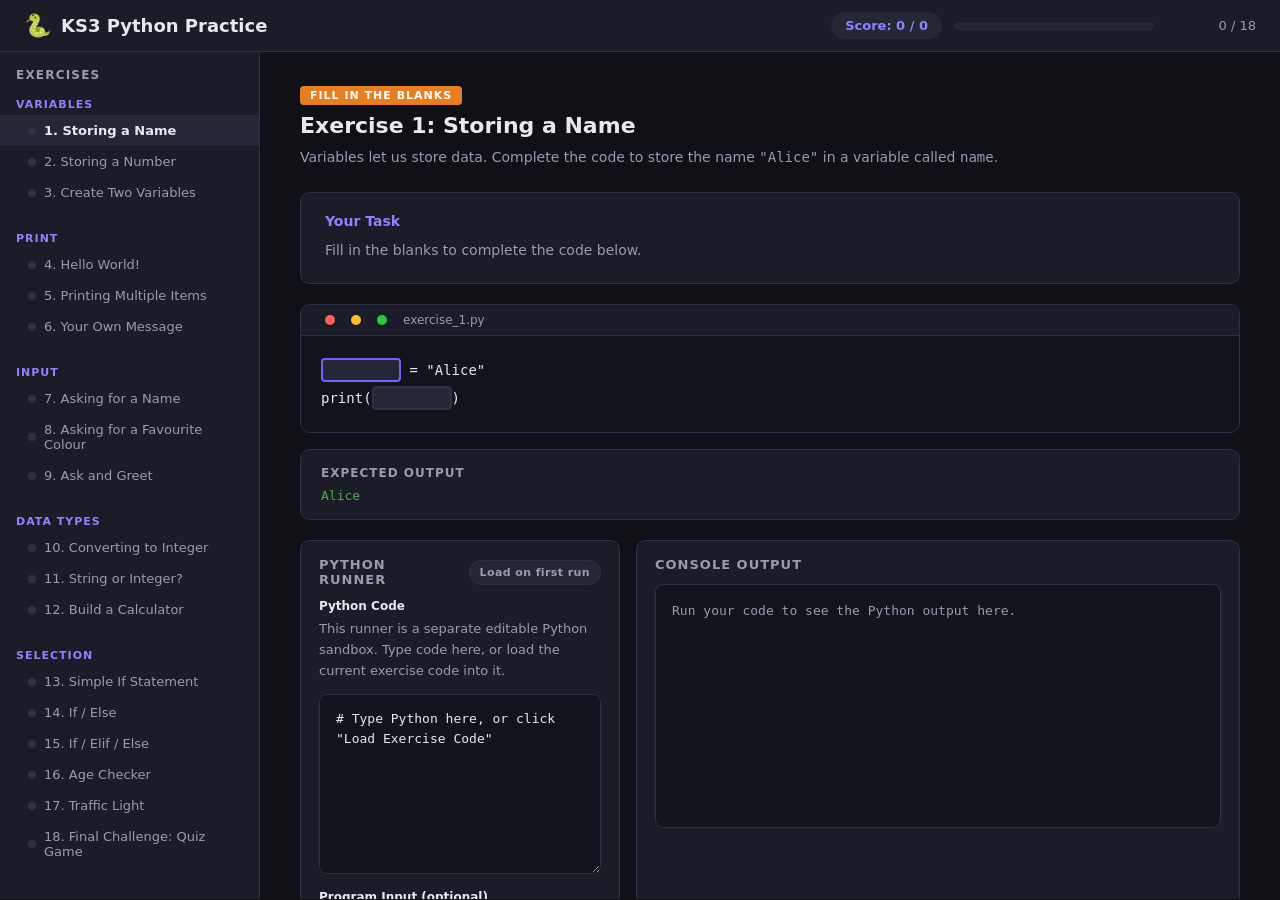
==== commit c3c38767: "Update python-practice-ks3.html" ====
--- a/python-practice-ks3.html
+++ b/python-practice-ks3.html
@@ -299,6 +299,25 @@
     outline: none;
   }
   textarea.stdin-editor:focus {
+    border-color: var(--accent);
+  }
+  textarea.runner-code-editor {
+    width: 100%;
+    min-height: 180px;
+    background: var(--code-bg);
+    color: var(--text);
+    border: 1px solid var(--border);
+    border-radius: 8px;
+    padding: 14px 16px;
+    font-family: 'Fira Code', 'Consolas', monospace;
+    font-size: 13px;
+    line-height: 1.6;
+    resize: vertical;
+    outline: none;
+    tab-size: 4;
+    margin-bottom: 12px;
+  }
+  textarea.runner-code-editor:focus {
     border-color: var(--accent);
   }
 
@@ -953,6 +972,9 @@
   const inputHelp = defaultRunCase && defaultRunCase.inputs.length
     ? 'Suggested input is prefilled below. Use one line per input() call, just like pressing Enter in IDLE.'
     : 'This exercise does not need input, but you can still experiment here if you want.';
+  const runnerHelp = ex.type === 'fill'
+    ? 'This runner is a separate editable Python sandbox. Type code here, or load the current exercise code into it.'
+    : 'This runner is a separate editable Python sandbox. Type code here, or load your current answer into it.';
   const consoleText = state.console || 'Run your code to see the Python output here.';
   const runtimeState = getRuntimeState();
   const runnerHTML = `
@@ -962,11 +984,15 @@
           <h4>Python Runner</h4>
           <span class="runtime-status ${runtimeState.className}" id="runtimeStatus">${runtimeState.label}</span>
         </div>
+        <label class="runner-label" for="runnerCodeEditor">Python Code</label>
+        <p class="runner-help">${runnerHelp}</p>
+        <textarea class="runner-code-editor" id="runnerCodeEditor" spellcheck="false" oninput="saveRunnerCode(${ex.id}, this.value)" onkeydown="handleEditorKeydown(event)">${escapeHTML(state.runnerCode)}</textarea>
         <label class="runner-label" for="stdinEditor">${inputLabel}</label>
         <p class="runner-help">${inputHelp}</p>
         <textarea class="stdin-editor" id="stdinEditor" spellcheck="false" oninput="saveStdin(${ex.id}, this.value)" onkeydown="handleRunnerKeydown(event)">${escapeHTML(state.stdin)}</textarea>
         <div class="btn-row runner-buttons">
           <button class="btn btn-run" id="runBtn" onclick="runCurrentCode()">Run Code</button>
+          <button class="btn btn-clear" onclick="loadExerciseCodeIntoRunner()">Load Exercise Code</button>
           <button class="btn btn-clear" onclick="clearConsole()">Clear Output</button>
         </div>
       </section>
@@ -1115,10 +1141,19 @@
   return firstCase ? firstCase.inputs.join('\n') : '';
 }
 
+function getDefaultRunnerCode(ex) {
+  if (ex.type === 'code') {
+    return ex.starterCode || '';
+  }
+
+  return '# Type Python here, or click "Load Exercise Code"\n';
+}
+
 function getWorkState(ex) {
   if (!work[ex.id]) {
     work[ex.id] = {
       code: ex.starterCode || '',
+      runnerCode: getDefaultRunnerCode(ex),
       blanks: {},
       stdin: getDefaultInput(ex),
       console: ''
@@ -1126,6 +1161,7 @@
   }
 
   if (typeof work[ex.id].code !== 'string') work[ex.id].code = ex.starterCode || '';
+  if (typeof work[ex.id].runnerCode !== 'string') work[ex.id].runnerCode = getDefaultRunnerCode(ex);
   if (!work[ex.id].blanks) work[ex.id].blanks = {};
   if (typeof work[ex.id].stdin !== 'string') work[ex.id].stdin = getDefaultInput(ex);
   if (typeof work[ex.id].console !== 'string') work[ex.id].console = '';
@@ -1141,6 +1177,11 @@
 function saveCode(exId, value) {
   const state = getWorkStateById(exId);
   if (state) state.code = value;
+}
+
+function saveRunnerCode(exId, value) {
+  const state = getWorkStateById(exId);
+  if (state) state.runnerCode = value;
 }
 
 function saveBlank(exId, lineIndex, value) {
@@ -1169,6 +1210,11 @@
 
   if ((event.ctrlKey || event.metaKey) && event.key === 'Enter') {
     event.preventDefault();
+    if (event.target && event.target.id === 'codeEditor') {
+      saveRunnerCode(exercises[currentIndex].id, event.target.value);
+      const runnerEditor = document.getElementById('runnerCodeEditor');
+      if (runnerEditor) runnerEditor.value = event.target.value;
+    }
     runCurrentCode();
   }
 }
@@ -1191,6 +1237,18 @@
   }
 
   return state.code;
+}
+
+function loadExerciseCodeIntoRunner() {
+  const ex = exercises[currentIndex];
+  const state = getWorkState(ex);
+  state.runnerCode = buildExerciseCode(ex);
+
+  const runnerEditor = document.getElementById('runnerCodeEditor');
+  if (runnerEditor) {
+    runnerEditor.value = state.runnerCode;
+    runnerEditor.focus();
+  }
 }
 
 function getConsolePlaceholder() {
@@ -1390,10 +1448,10 @@
 
   const ex = exercises[currentIndex];
   const state = getWorkState(ex);
-  const code = buildExerciseCode(ex);
-
-  if (ex.type === 'code' && (code.trim() === '' || code.trim() === (ex.starterCode || '').trim())) {
-    setConsoleOutput(ex.id, 'Write your code first, then run it here.');
+  const code = state.runnerCode;
+
+  if (code.trim() === '') {
+    setConsoleOutput(ex.id, 'Type some Python in the runner first, then click Run Code.');
     return;
   }
 
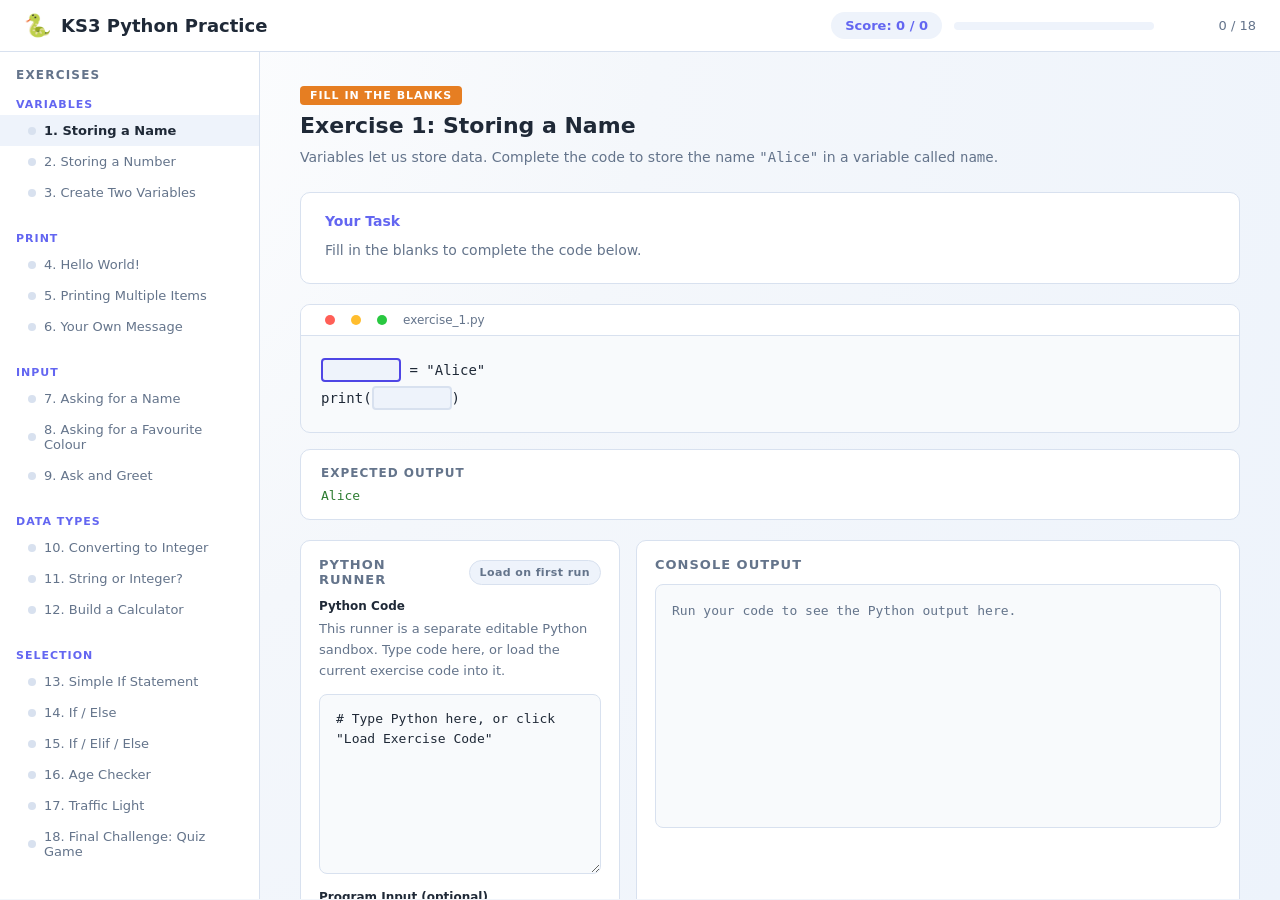
==== commit bfbe71b9: "Update python-practice-ks3.html" ====
--- a/python-practice-ks3.html
+++ b/python-practice-ks3.html
@@ -8,24 +8,25 @@
   *, *::before, *::after { box-sizing: border-box; margin: 0; padding: 0; }
 
   :root {
-    --bg: #0f1117;
-    --surface: #1a1d27;
-    --surface2: #242736;
-    --accent: #6c63ff;
-    --accent-light: #8b83ff;
-    --green: #4caf50;
-    --green-bg: #1b3a1b;
-    --red: #ef5350;
-    --red-bg: #3a1b1b;
-    --text: #e8e8f0;
-    --text-dim: #9a9ab0;
-    --border: #2e3145;
-    --code-bg: #12141c;
+    --bg: #f4f7fb;
+    --surface: #ffffff;
+    --surface2: #eef3fb;
+    --accent: #4f46e5;
+    --accent-light: #6366f1;
+    --green: #2e7d32;
+    --green-bg: #e8f5e9;
+    --red: #c62828;
+    --red-bg: #fdecea;
+    --text: #1f2937;
+    --text-dim: #64748b;
+    --border: #d8e1ef;
+    --code-bg: #f8fafc;
   }
 
   body {
     font-family: 'Segoe UI', system-ui, -apple-system, sans-serif;
-    background: var(--bg);
+    background:
+      radial-gradient(circle at top left, #ffffff 0%, #f4f7fb 42%, #edf3fb 100%);
     color: var(--text);
     min-height: 100vh;
   }
@@ -205,7 +206,7 @@
     border-radius: 4px;
     font-family: 'Fira Code', 'Consolas', monospace;
     font-size: 13px;
-    color: #e8d44d;
+    color: #b45309;
   }
 
   /* ---- Code Editor Area ---- */
@@ -248,7 +249,7 @@
     background: var(--surface2);
     border: 2px solid var(--border);
     border-radius: 4px;
-    color: #fff;
+    color: var(--text);
     font-family: 'Fira Code', 'Consolas', monospace;
     font-size: 14px;
     padding: 2px 8px;
@@ -363,17 +364,17 @@
   }
   .runtime-status.loading,
   .runtime-status.running {
-    color: #90caf9;
+    color: #1565c0;
     border-color: #2196f3;
-    background: #15283d;
+    background: #e3f2fd;
   }
   .runtime-status.ready {
-    color: #81c784;
+    color: #2e7d32;
     border-color: var(--green);
     background: var(--green-bg);
   }
   .runtime-status.error {
-    color: #ef9a9a;
+    color: #c62828;
     border-color: var(--red);
     background: var(--red-bg);
   }
@@ -500,19 +501,19 @@
     display: block;
     background: var(--green-bg);
     border: 1px solid var(--green);
-    color: #81c784;
+    color: #2e7d32;
   }
   .feedback.error {
     display: block;
     background: var(--red-bg);
     border: 1px solid var(--red);
-    color: #ef9a9a;
+    color: #c62828;
   }
   .feedback.hint {
     display: block;
-    background: #1b2a3a;
+    background: #e3f2fd;
     border: 1px solid #2196f3;
-    color: #90caf9;
+    color: #1565c0;
   }
 
   /* ---- Completion Screen ---- */
